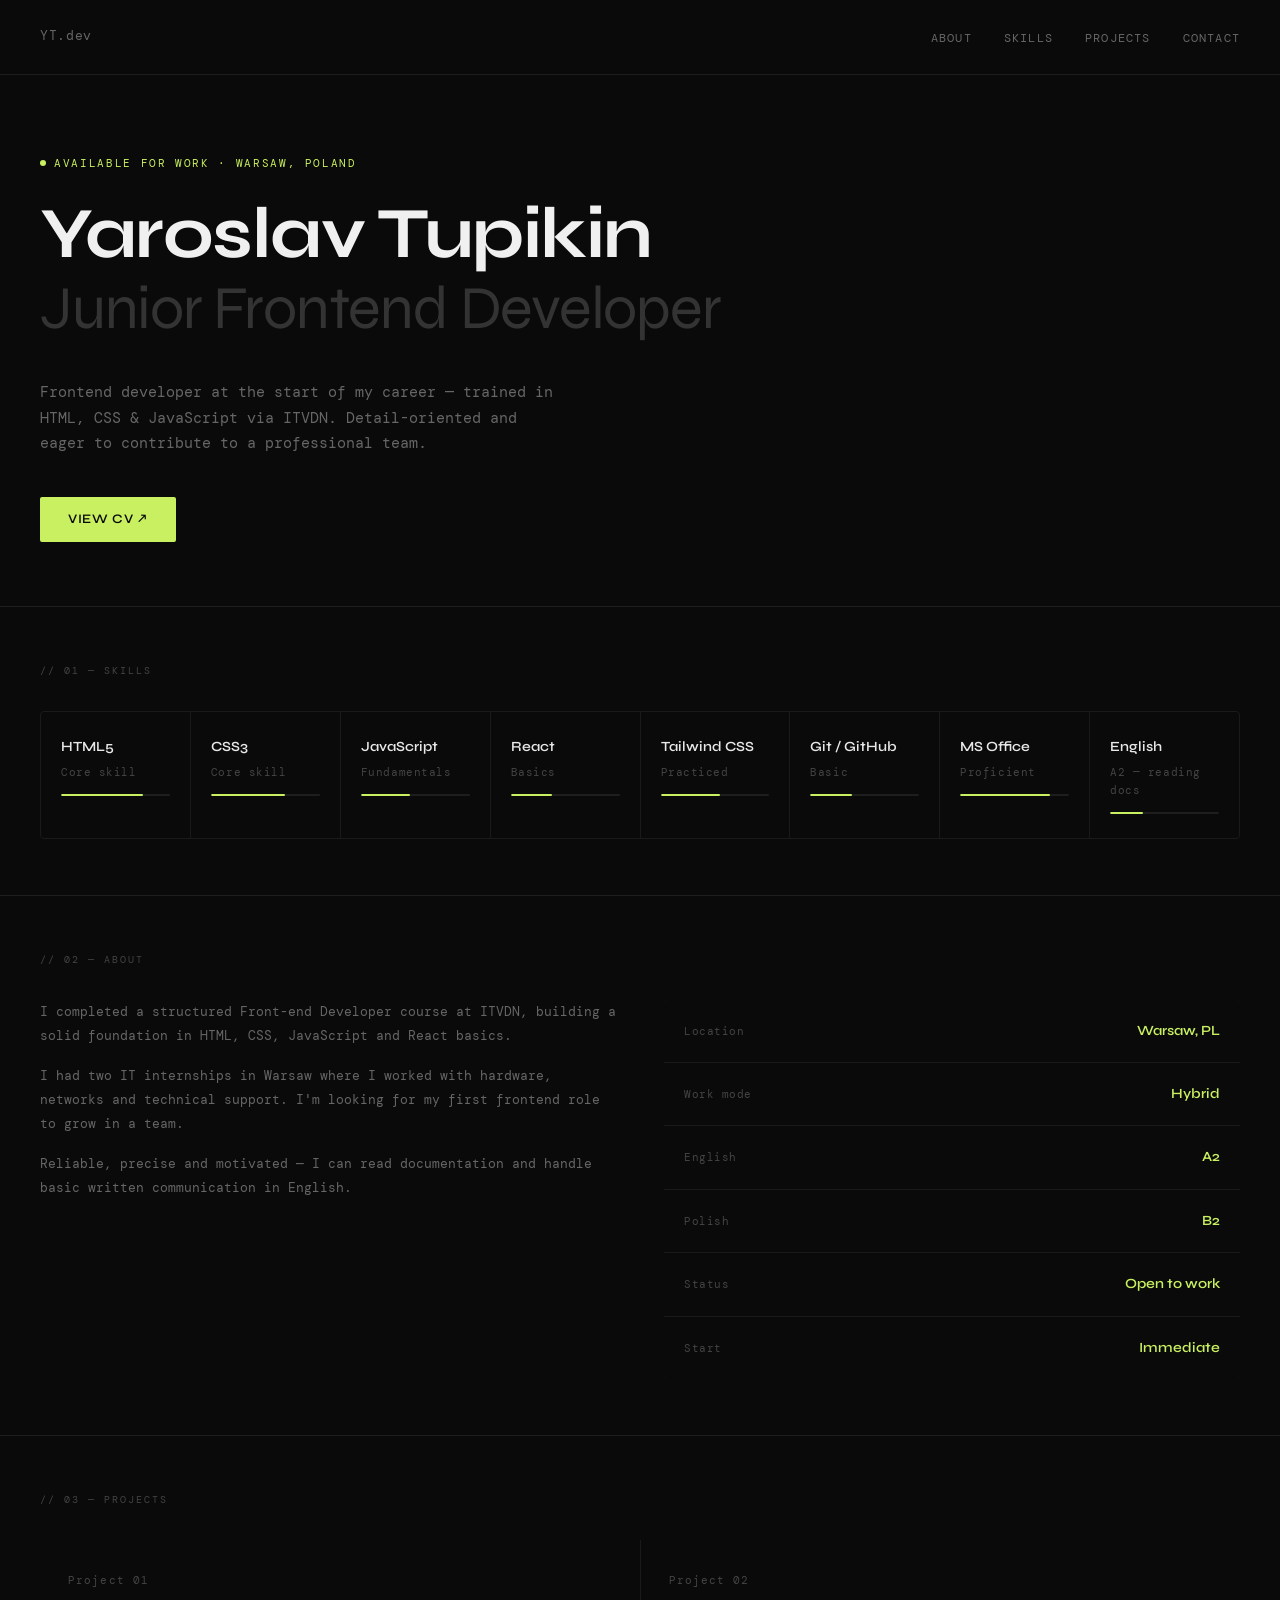
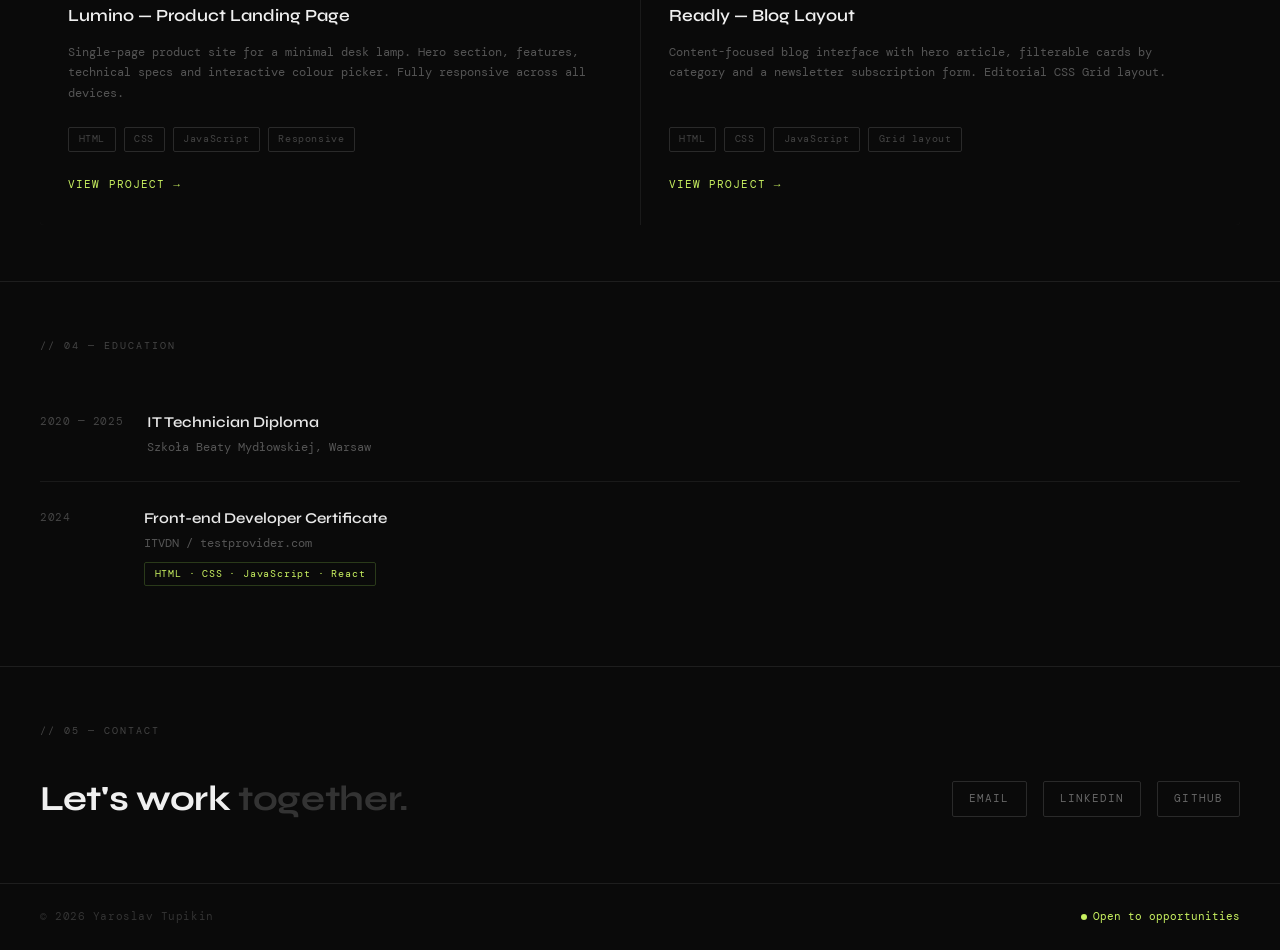
==== index.html @ 9ef23bc7 "Rename portfolio.html to index.html" ====
<!DOCTYPE html>
<html lang="en">
<head>
  <meta charset="UTF-8">
  <meta name="viewport" content="width=device-width, initial-scale=1.0">
  <title>Yaroslav Tupikin — Junior Frontend Developer</title>
  <link rel="preconnect" href="https://fonts.googleapis.com">
  <link rel="preconnect" href="https://fonts.gstatic.com" crossorigin>
  <link href="https://fonts.googleapis.com/css2?family=DM+Mono:wght@300;400&family=Syne:wght@400;600;700&display=swap" rel="stylesheet">
  <link rel="stylesheet" href="portfolio-style.css">
</head>
<body>

  <nav class="nav">
    <span class="nav-logo">YT.dev</span>
    <ul class="nav-links">
      <li><a href="#about">About</a></li>
      <li><a href="#skills">Skills</a></li>
      <li><a href="#projects">Projects</a></li>
      <li><a href="#contact">Contact</a></li>
    </ul>
  </nav>

  <!-- HERO -->
  <section class="hero">
    <div class="hero-tag">available for work · Warsaw, Poland</div>
    <h1 class="hero-name">Yaroslav Tupikin</h1>
    <div class="hero-role">Junior Frontend Developer</div>
    <p class="hero-desc">
      Frontend developer at the start of my career — trained in HTML, CSS &amp; JavaScript via ITVDN.
      Detail-oriented and eager to contribute to a professional team.
    </p>
    <div class="hero-cta">
      <a href="Yaroslav_Tupikin_CV.pdf" target="_blank" class="btn-primary">View CV ↗</a>
    </div>
  </section>

  <!-- SKILLS -->
  <section class="section" id="skills">
    <div class="section-label">// 01 — skills</div>
    <div class="skills-grid">
      <div class="skill-item">
        <div class="skill-name">HTML5</div>
        <div class="skill-level">Core skill</div>
        <div class="skill-bar"><div class="skill-fill" style="width:75%"></div></div>
      </div>
      <div class="skill-item">
        <div class="skill-name">CSS3</div>
        <div class="skill-level">Core skill</div>
        <div class="skill-bar"><div class="skill-fill" style="width:68%"></div></div>
      </div>
      <div class="skill-item">
        <div class="skill-name">JavaScript</div>
        <div class="skill-level">Fundamentals</div>
        <div class="skill-bar"><div class="skill-fill" style="width:45%"></div></div>
      </div>
      <div class="skill-item">
        <div class="skill-name">React</div>
        <div class="skill-level">Basics</div>
        <div class="skill-bar"><div class="skill-fill" style="width:38%"></div></div>
      </div>
      <div class="skill-item">
        <div class="skill-name">Tailwind CSS</div>
        <div class="skill-level">Practiced</div>
        <div class="skill-bar"><div class="skill-fill" style="width:55%"></div></div>
      </div>
      <div class="skill-item">
        <div class="skill-name">Git / GitHub</div>
        <div class="skill-level">Basic</div>
        <div class="skill-bar"><div class="skill-fill" style="width:38%"></div></div>
      </div>
      <div class="skill-item">
        <div class="skill-name">MS Office</div>
        <div class="skill-level">Proficient</div>
        <div class="skill-bar"><div class="skill-fill" style="width:82%"></div></div>
      </div>
      <div class="skill-item">
        <div class="skill-name">English</div>
        <div class="skill-level">A2 — reading docs</div>
        <div class="skill-bar"><div class="skill-fill" style="width:30%"></div></div>
      </div>
    </div>
  </section>

  <!-- ABOUT -->
  <section class="section" id="about">
    <div class="section-label">// 02 — about</div>
    <div class="about-grid">
      <div class="about-text">
        <p>I completed a structured Front-end Developer course at ITVDN, building a solid foundation in HTML, CSS, JavaScript and React basics.</p>
        <p>I had two IT internships in Warsaw where I worked with hardware, networks and technical support. I'm looking for my first frontend role to grow in a team.</p>
        <p>Reliable, precise and motivated — I can read documentation and handle basic written communication in English.</p>
      </div>
      <div class="stats-col">
        <div class="stat-row"><span class="stat-label">Location</span><span class="stat-value">Warsaw, PL</span></div>
        <div class="stat-row"><span class="stat-label">Work mode</span><span class="stat-value">Hybrid</span></div>
        <div class="stat-row"><span class="stat-label">English</span><span class="stat-value">A2</span></div>
        <div class="stat-row"><span class="stat-label">Polish</span><span class="stat-value">B2</span></div>
        <div class="stat-row"><span class="stat-label">Status</span><span class="stat-value">Open to work</span></div>
        <div class="stat-row"><span class="stat-label">Start</span><span class="stat-value">Immediate</span></div>
      </div>
    </div>
  </section>

  <!-- PROJECTS -->
  <section class="section" id="projects">
    <div class="section-label">// 03 — projects</div>
    <div class="projects-grid">
      <div class="proj-card">
        <div class="proj-num">Project 01</div>
        <div class="proj-title">Lumino — Product Landing Page</div>
        <p class="proj-desc">Single-page product site for a minimal desk lamp. Hero section, features, technical specs and interactive colour picker. Fully responsive across all devices.</p>
        <div class="proj-tags">
          <span class="proj-tag">HTML</span>
          <span class="proj-tag">CSS</span>
          <span class="proj-tag">JavaScript</span>
          <span class="proj-tag">Responsive</span>
        </div>
        <a href="luminoProject.html" target="_blank" class="proj-link">View project →</a>
      </div>
      <div class="proj-card">
        <div class="proj-num">Project 02</div>
        <div class="proj-title">Readly — Blog Layout</div>
        <p class="proj-desc">Content-focused blog interface with hero article, filterable cards by category and a newsletter subscription form. Editorial CSS Grid layout.</p>
        <div class="proj-tags">
          <span class="proj-tag">HTML</span>
          <span class="proj-tag">CSS</span>
          <span class="proj-tag">JavaScript</span>
          <span class="proj-tag">Grid layout</span>
        </div>
        <a href="blogProject.html" target="_blank" class="proj-link">View project →</a>
      </div>
    </div>
  </section>

  <!-- EDUCATION -->
  <section class="section" id="education">
    <div class="section-label">// 04 — education</div>
    <div class="edu-item">
      <div class="edu-year">2020 — 2025</div>
      <div>
        <div class="edu-title">IT Technician Diploma</div>
        <div class="edu-sub">Szkoła Beaty Mydłowskiej, Warsaw</div>
      </div>
    </div>
    <div class="edu-item">
      <div class="edu-year">2024</div>
      <div>
        <div class="edu-title">Front-end Developer Certificate</div>
        <div class="edu-sub">ITVDN / testprovider.com</div>
        <div class="edu-badge">HTML · CSS · JavaScript · React</div>
      </div>
    </div>
  </section>

  <!-- CONTACT -->
  <section class="section" id="contact">
    <div class="section-label">// 05 — contact</div>
    <div class="contact-row">
      <div class="contact-big">Let's work <span>together.</span></div>
      <div class="contact-links">
        <a href="mailto:yaroslav.tupikin2005praca@gmail.com" class="contact-link">Email</a>
        <a href="https://www.linkedin.com/in/yaroslav-tupikin-28a4142aa/" target="_blank" class="contact-link">LinkedIn</a>
        <a href="https://github.com/wow4wow1/portfolio" target="_blank" class="contact-link">GitHub</a>
      </div>
    </div>
  </section>

  <footer class="footer">
    <span class="footer-copy">© 2026 Yaroslav Tupikin</span>
    <span class="footer-status"><span class="status-dot"></span>Open to opportunities</span>
  </footer>

</body>
</html>
---- portfolio-style.css ----
/* ── Reset ── */
*, *::before, *::after {
  box-sizing: border-box;
  margin: 0;
  padding: 0;
}

/* ── Root variables ── */
:root {
  --bg:        #0a0a0a;
  --surface:   #111111;
  --border:    #1e1e1e;
  --border2:   #2a2a2a;
  --text:      #e8e8e8;
  --text-dim:  #666666;
  --text-muted:#444444;
  --heading:   #f0f0f0;
  --accent:    #c8f060;
  --accent-hover: #d8ff70;
  --font-sans: 'Syne', sans-serif;
  --font-mono: 'DM Mono', monospace;
}

/* ── Base ── */
body {
  font-family: var(--font-sans);
  background: var(--bg);
  color: var(--text);
  font-size: 16px;
  line-height: 1.6;
}

/* ── Nav ── */
.nav {
  display: flex;
  justify-content: space-between;
  align-items: center;
  padding: 1.5rem 2.5rem;
  border-bottom: 1px solid var(--border);
  background: var(--bg);
  position: sticky;
  top: 0;
  z-index: 100;
}

.nav-logo {
  font-size: 13px;
  font-family: var(--font-mono);
  color: var(--text-dim);
  letter-spacing: 0.05em;
}

.nav-links {
  display: flex;
  gap: 2rem;
  list-style: none;
}

.nav-links a {
  font-size: 12px;
  font-family: var(--font-mono);
  color: var(--text-dim);
  text-decoration: none;
  letter-spacing: 0.1em;
  text-transform: uppercase;
  transition: color 0.2s;
}

.nav-links a:hover { color: var(--text); }

/* ── Hero ── */
.hero {
  padding: 5rem 2.5rem 4rem;
  border-bottom: 1px solid var(--border);
}

.hero-tag {
  font-family: var(--font-mono);
  font-size: 11px;
  color: var(--accent);
  letter-spacing: 0.15em;
  text-transform: uppercase;
  margin-bottom: 1.5rem;
  display: flex;
  align-items: center;
  gap: 8px;
}

.hero-tag::before {
  content: '';
  display: inline-block;
  width: 6px;
  height: 6px;
  border-radius: 50%;
  background: var(--accent);
}

.hero-name {
  font-size: clamp(2.5rem, 6vw, 4.5rem);
  font-weight: 700;
  line-height: 1.05;
  letter-spacing: -0.02em;
  color: var(--heading);
  margin-bottom: 0.3rem;
}

.hero-role {
  font-size: clamp(2rem, 5vw, 3.8rem);
  font-weight: 400;
  line-height: 1.05;
  letter-spacing: -0.02em;
  color: #333;
  margin-bottom: 2.5rem;
}

.hero-desc {
  max-width: 520px;
  font-size: 15px;
  color: var(--text-dim);
  line-height: 1.7;
  font-family: var(--font-mono);
}

.hero-cta {
  margin-top: 2.5rem;
  display: flex;
  gap: 1rem;
  align-items: center;
  flex-wrap: wrap;
}

/* ── Buttons ── */
.btn-primary {
  background: var(--accent);
  color: var(--bg);
  border: none;
  padding: 0.75rem 1.75rem;
  font-family: var(--font-sans);
  font-size: 13px;
  font-weight: 600;
  letter-spacing: 0.05em;
  cursor: pointer;
  border-radius: 2px;
  text-transform: uppercase;
  text-decoration: none;
  transition: background 0.2s;
}

.btn-primary:hover { background: var(--accent-hover); }

/* ── Sections ── */
.section {
  padding: 3.5rem 2.5rem;
  border-bottom: 1px solid var(--border);
}

.section-label {
  font-family: var(--font-mono);
  font-size: 10px;
  color: var(--text-muted);
  letter-spacing: 0.2em;
  text-transform: uppercase;
  margin-bottom: 2rem;
}

/* ── Skills grid ── */
.skills-grid {
  display: grid;
  grid-template-columns: repeat(auto-fit, minmax(140px, 1fr));
  gap: 1px;
  background: #1a1a1a;
  border: 1px solid #1a1a1a;
  border-radius: 4px;
  overflow: hidden;
}

.skill-item {
  background: var(--bg);
  padding: 1.5rem 1.25rem;
  transition: background 0.2s;
}

.skill-item:hover { background: var(--surface); }

.skill-name {
  font-size: 14px;
  font-weight: 600;
  color: var(--text);
  margin-bottom: 0.4rem;
}

.skill-level {
  font-family: var(--font-mono);
  font-size: 11px;
  color: var(--text-muted);
  letter-spacing: 0.05em;
}

.skill-bar {
  margin-top: 0.75rem;
  height: 2px;
  background: var(--border);
  border-radius: 1px;
  overflow: hidden;
}

.skill-fill {
  height: 100%;
  background: var(--accent);
  border-radius: 1px;
}

/* ── About grid ── */
.about-grid {
  display: grid;
  grid-template-columns: 1fr 1fr;
  gap: 3rem;
  align-items: start;
}

.about-text {
  font-family: var(--font-mono);
  font-size: 13px;
  color: var(--text-dim);
  line-height: 1.85;
}

.about-text p { margin-bottom: 1rem; }

/* ── Stats ── */
.stats-col {
  display: flex;
  flex-direction: column;
  gap: 1px;
  background: #1a1a1a;
  border-radius: 4px;
  overflow: hidden;
}

.stat-row {
  background: var(--bg);
  padding: 1.25rem;
  display: flex;
  justify-content: space-between;
  align-items: baseline;
}

.stat-label {
  font-family: var(--font-mono);
  font-size: 11px;
  color: var(--text-muted);
  letter-spacing: 0.05em;
}

.stat-value {
  font-size: 14px;
  font-weight: 600;
  color: var(--accent);
}

/* ── Projects grid ── */
.projects-grid {
  display: grid;
  grid-template-columns: 1fr 1fr;
  gap: 1px;
  background: #1a1a1a;
  border-radius: 4px;
  overflow: hidden;
}

.proj-card {
  background: var(--bg);
  padding: 2rem 1.75rem;
  transition: background 0.2s;
  display: flex;
  flex-direction: column;
  gap: 1rem;
}

.proj-card:hover { background: var(--surface); }

.proj-num {
  font-family: var(--font-mono);
  font-size: 11px;
  color: var(--text-muted);
  letter-spacing: 0.1em;
}

.proj-title {
  font-size: 17px;
  font-weight: 600;
  color: var(--heading);
  line-height: 1.2;
}

.proj-desc {
  font-family: var(--font-mono);
  font-size: 12px;
  color: #555;
  line-height: 1.7;
  flex: 1;
}

.proj-tags {
  display: flex;
  gap: 0.5rem;
  flex-wrap: wrap;
  margin-top: 0.5rem;
}

.proj-tag {
  font-family: var(--font-mono);
  font-size: 10px;
  color: var(--text-muted);
  border: 1px solid var(--border2);
  padding: 0.2rem 0.6rem;
  border-radius: 2px;
  letter-spacing: 0.06em;
}

.proj-link {
  font-family: var(--font-mono);
  font-size: 11px;
  color: var(--accent);
  text-decoration: none;
  letter-spacing: 0.1em;
  text-transform: uppercase;
  margin-top: 0.5rem;
  display: inline-flex;
  align-items: center;
  gap: 4px;
  transition: opacity 0.2s;
}

.proj-link:hover { opacity: 0.7; }

/* ── Education ── */
.edu-item {
  display: flex;
  gap: 1.5rem;
  padding: 1.5rem 0;
  border-bottom: 1px solid #1a1a1a;
}

.edu-item:last-child { border-bottom: none; }

.edu-year {
  font-family: var(--font-mono);
  font-size: 11px;
  color: var(--text-muted);
  min-width: 80px;
  padding-top: 3px;
  letter-spacing: 0.05em;
}

.edu-title {
  font-size: 15px;
  font-weight: 600;
  color: var(--text);
  margin-bottom: 0.25rem;
}

.edu-sub {
  font-family: var(--font-mono);
  font-size: 12px;
  color: #555;
}

.edu-badge {
  display: inline-block;
  margin-top: 0.5rem;
  font-family: var(--font-mono);
  font-size: 10px;
  color: var(--accent);
  border: 1px solid #2a3a1a;
  padding: 0.2rem 0.6rem;
  border-radius: 2px;
  letter-spacing: 0.08em;
}

/* ── Contact ── */
.contact-row {
  display: flex;
  justify-content: space-between;
  align-items: center;
  flex-wrap: wrap;
  gap: 1.5rem;
}

.contact-big {
  font-size: clamp(1.5rem, 3vw, 2.2rem);
  font-weight: 700;
  color: var(--heading);
  letter-spacing: -0.01em;
}

.contact-big span { color: #333; }

.contact-links {
  display: flex;
  gap: 1rem;
}

.contact-link {
  font-family: var(--font-mono);
  font-size: 11px;
  color: var(--text-dim);
  text-decoration: none;
  letter-spacing: 0.1em;
  text-transform: uppercase;
  padding: 0.5rem 1rem;
  border: 1px solid var(--border2);
  border-radius: 2px;
  transition: color 0.2s, border-color 0.2s;
}

.contact-link:hover { color: var(--text); border-color: #555; }

/* ── Footer ── */
.footer {
  padding: 1.5rem 2.5rem;
  display: flex;
  justify-content: space-between;
  align-items: center;
}

.footer-copy {
  font-family: var(--font-mono);
  font-size: 11px;
  color: #333;
  letter-spacing: 0.05em;
}

.footer-status {
  display: flex;
  align-items: center;
  gap: 6px;
  font-family: var(--font-mono);
  font-size: 11px;
  color: var(--accent);
}

.status-dot {
  width: 6px;
  height: 6px;
  border-radius: 50%;
  background: var(--accent);
  animation: pulse 2s infinite;
}

@keyframes pulse {
  0%, 100% { opacity: 1; }
  50%       { opacity: 0.3; }
}

/* ── Responsive ── */
@media (max-width: 600px) {
  .about-grid,
  .projects-grid { grid-template-columns: 1fr; }
  .nav-links      { display: none; }
}
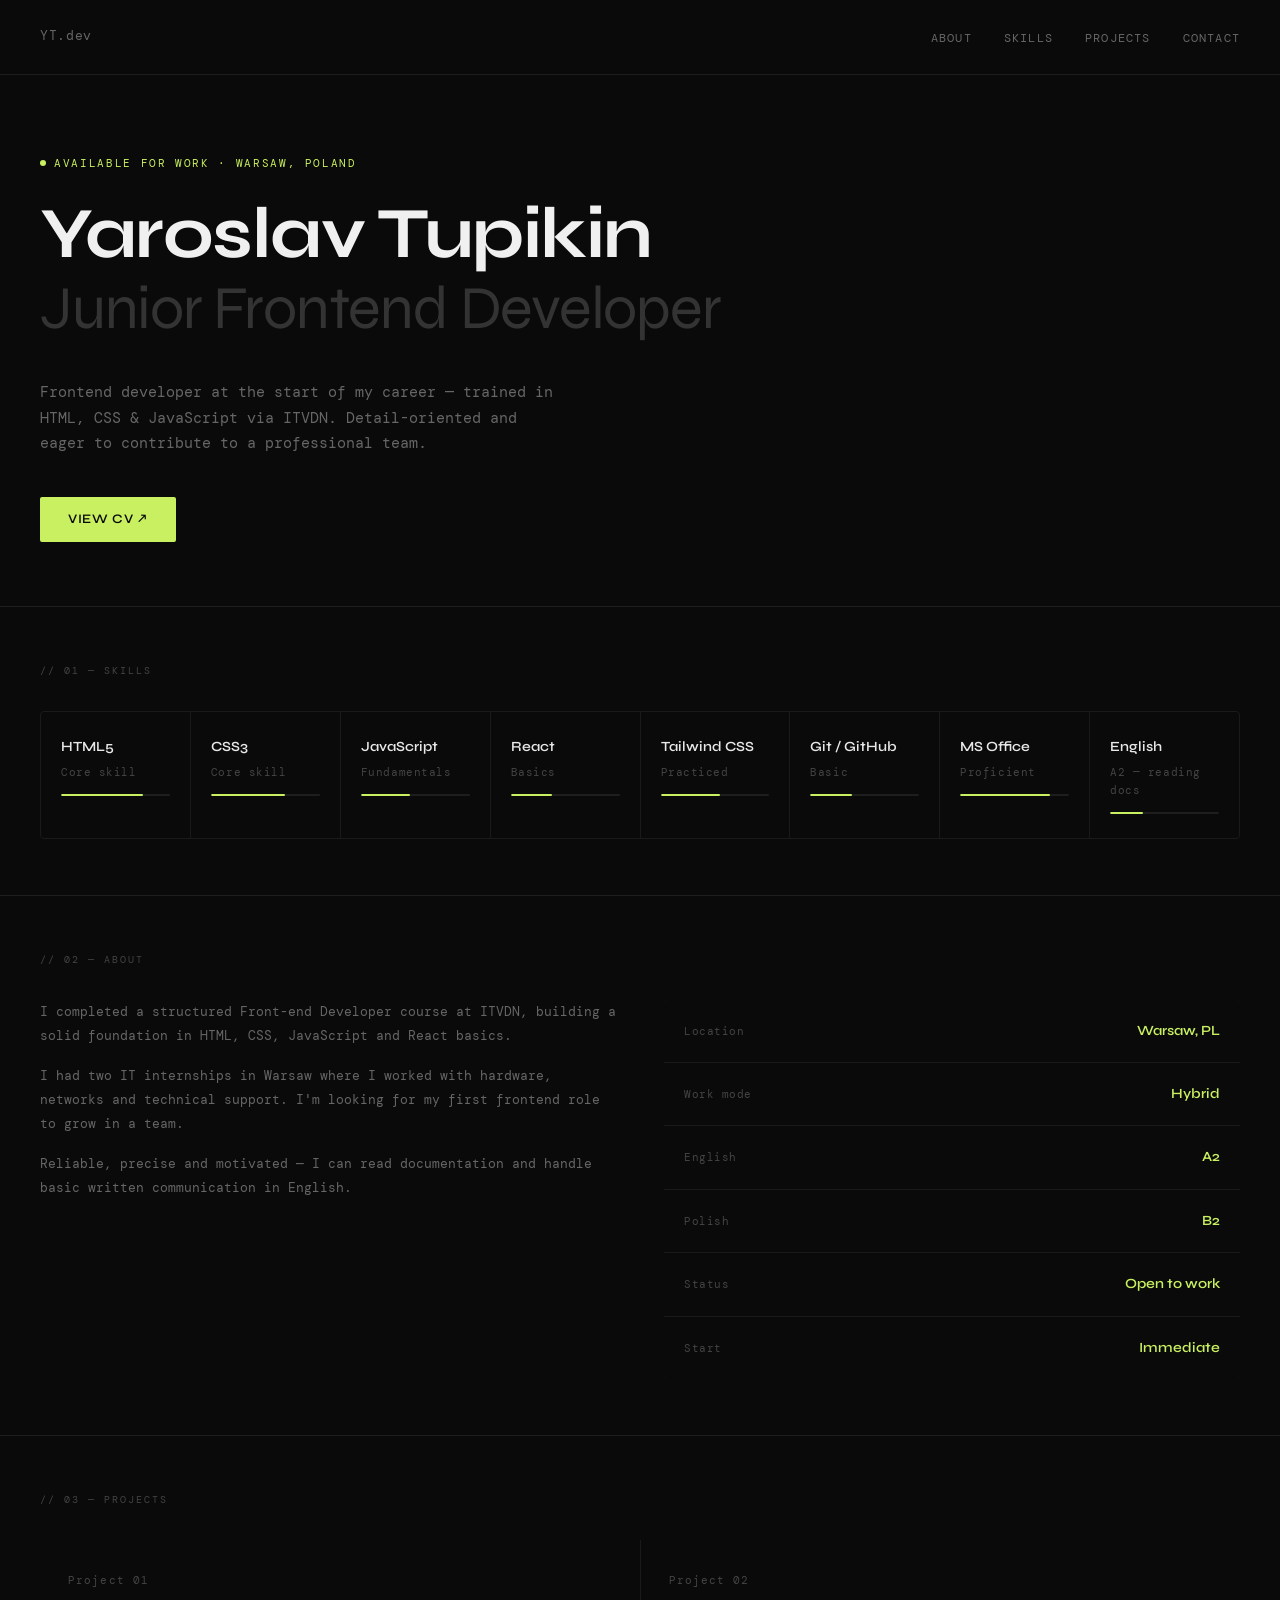
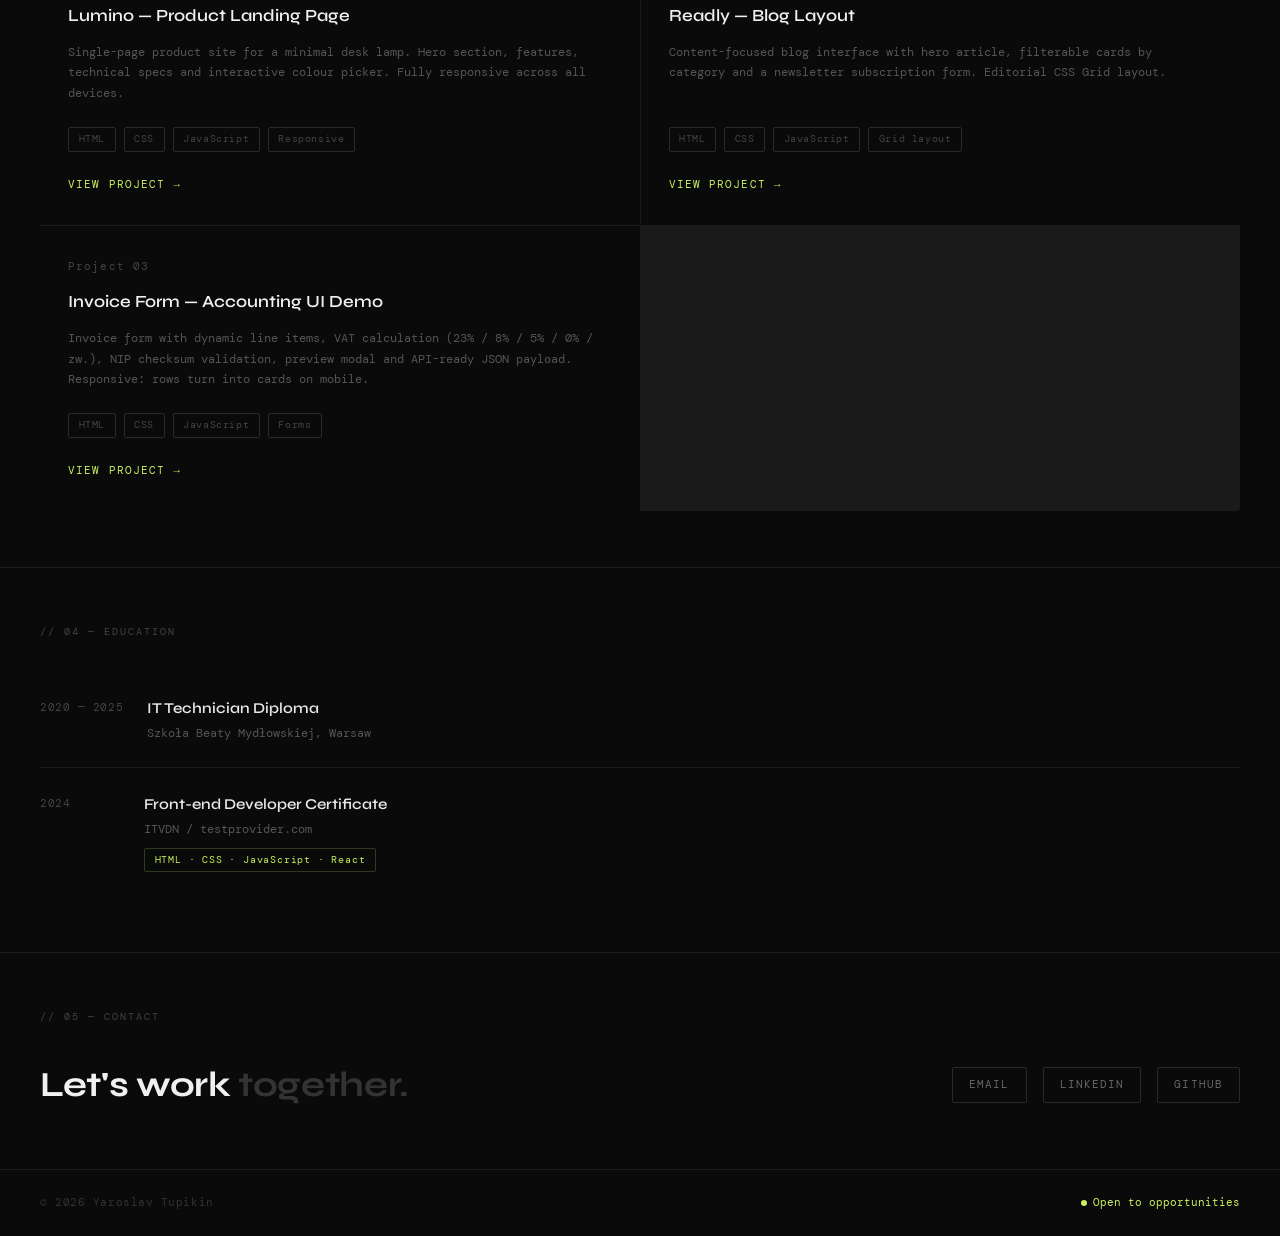
==== commit 3b15d66a: "Update index.html Add new project invoicedemo" ====
--- a/index.html
+++ b/index.html
@@ -130,6 +130,18 @@
         </div>
         <a href="blogProject.html" target="_blank" class="proj-link">View project →</a>
       </div>
+      <div class="proj-card">
+        <div class="proj-num">Project 03</div>
+        <div class="proj-title">Invoice Form — Accounting UI Demo</div>
+        <p class="proj-desc">Invoice form with dynamic line items, VAT calculation (23% / 8% / 5% / 0% / zw.), NIP checksum validation, preview modal and API-ready JSON payload. Responsive: rows turn into cards on mobile.</p>
+        <div class="proj-tags">
+          <span class="proj-tag">HTML</span>
+          <span class="proj-tag">CSS</span>
+          <span class="proj-tag">JavaScript</span>
+          <span class="proj-tag">Forms</span>
+        </div>
+        <a href="invoiceDemo.html" target="_blank" class="proj-link">View project →</a>
+      </div>
     </div>
   </section>
 
